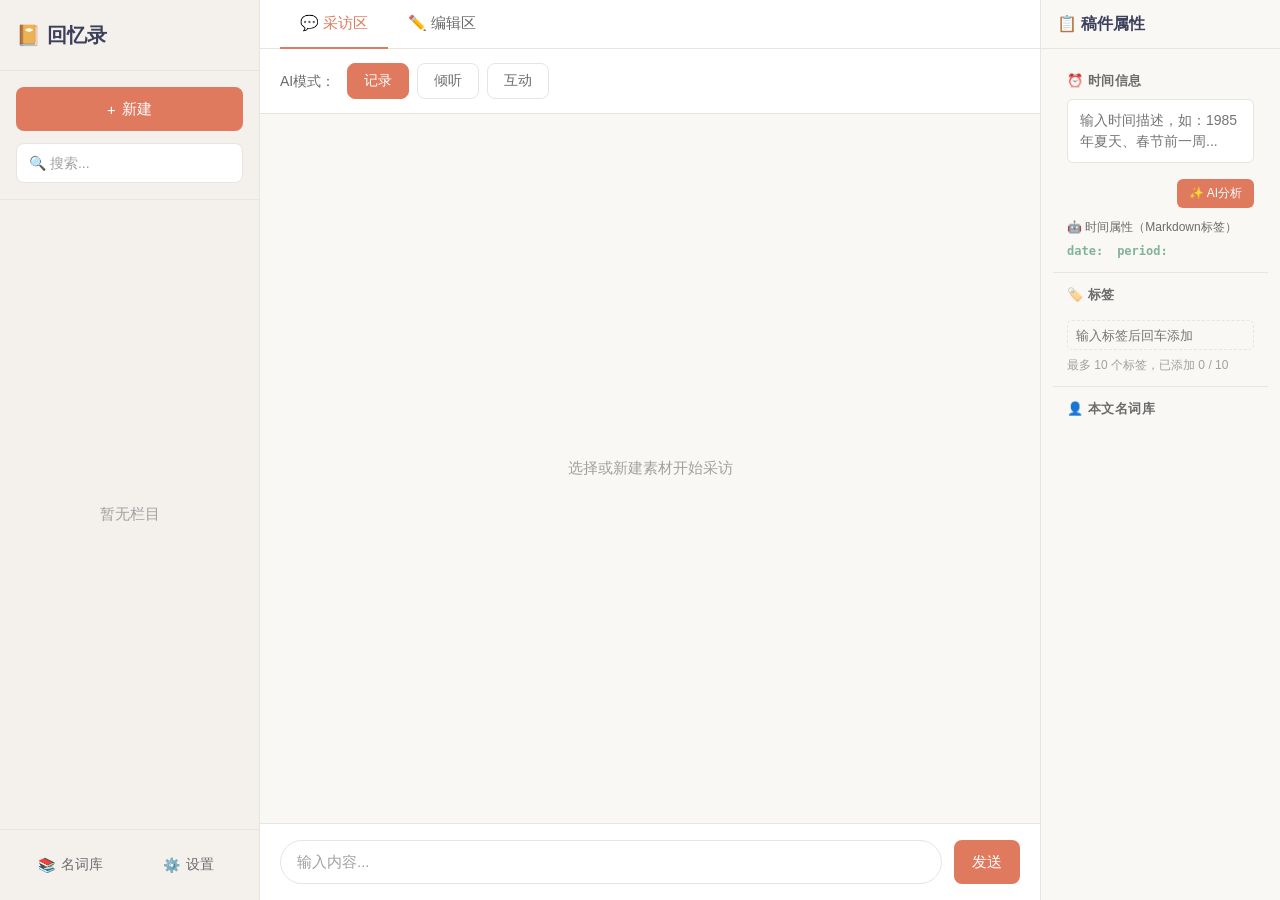
==== index.html @ 90ea7591 "Initial commit: webmemo project" ====
<!DOCTYPE html>
<html lang="zh-CN">
<head>
  <meta charset="UTF-8">
  <meta name="viewport" content="width=device-width, initial-scale=1.0">
  <title>回忆录</title>
  <link rel="stylesheet" href="css/style.css">
</head>
<body>
  <div id="app">
    <!-- 顶部提示栏 -->
    <div class="toast-container" id="toastContainer"></div>

    <!-- 主布局 -->
    <div class="main-layout">
      <!-- 左侧栏 -->
      <aside class="sidebar-left" id="sidebarLeft">
        <div class="sidebar-header">
          <h1 class="logo">📔 回忆录</h1>
        </div>

        <div class="sidebar-actions">
          <button class="btn btn-primary btn-new" id="btnNew">
            <span>+</span> 新建
          </button>
          <div class="search-box">
            <input type="text" class="search-input" id="searchInput" placeholder="🔍 搜索...">
          </div>
        </div>

        <div class="category-list" id="categoryList">
          <!-- 栏目列表动态生成 -->
        </div>

        <div class="sidebar-footer">
          <div class="nav-items">
            <button class="nav-item" id="btnGlossary">
              <span>📚</span> 名词库
            </button>
            <button class="nav-item" id="btnSettings">
              <span>⚙️</span> 设置
            </button>
          </div>
        </div>
      </aside>

      <!-- 中间主区域 -->
      <main class="main-content" id="mainContent">
        <!-- 主Tab切换 -->
        <div class="main-tabs" id="mainTabs">
          <button class="main-tab active" data-tab="chat" id="tabChat">
            💬 采访区
          </button>
          <button class="main-tab" data-tab="organize" id="tabOrganize">
            ✏️ 编辑区
          </button>
        </div>

        <!-- 采访区 -->
        <div class="tab-content active" id="chatContent">
          <div class="chat-toolbar" id="chatToolbar">
            <div class="ai-mode-selector" id="aiModeSelector">
              <span class="ai-mode-label">AI模式：</span>
              <div class="ai-mode-buttons">
                <button class="ai-mode-btn active" data-mode="L1">记录</button>
                <button class="ai-mode-btn" data-mode="L2">倾听</button>
                <button class="ai-mode-btn" data-mode="L3">互动</button>
              </div>
            </div>
          </div>

          <div class="chat-messages" id="chatMessages">
            <div class="empty-state" id="chatEmptyState">
              <p>选择或新建素材开始采访</p>
            </div>
          </div>

          <div class="chat-input-area" id="chatInputArea">
            <div class="input-wrapper">
              <textarea class="chat-input" id="chatInput" placeholder="输入内容..." rows="1"></textarea>
              <button class="btn btn-primary btn-send" id="btnSend">发送</button>
            </div>
          </div>
        </div>

        <!-- 编辑区 -->
        <div class="tab-content" id="organizeContent">
          <div class="organize-toolbar" id="organizeToolbar">
            <button class="btn btn-secondary" id="btnBackMatrix">
              ← 返回列表
            </button>
            <button class="btn btn-accent" id="btnSaveMemory">
              💾 保存
            </button>
          </div>

          <div class="organize-editor">
            <input type="text" class="memory-title-input" id="memoryTitleInput" placeholder="输入标题...">

            <div class="memory-content-area">
              <textarea class="memory-content-input" id="memoryContentInput" placeholder="开始撰写..."></textarea>
            </div>
          </div>

          <!-- AI悬浮助手 -->
          <div class="ai-float-bubble" id="aiFloatBubble">
            <div class="ai-float-panel">
              <div class="ai-float-header">
                <span>✨ AI整理助手</span>
                <button class="ai-float-close" onclick="App.toggleAiFloatPanel()">✕</button>
              </div>
              <div class="ai-float-body">
                <textarea class="ai-command-input" id="aiCommandInput" placeholder="输入指令调整内容..." rows="3"></textarea>
                <button class="btn btn-primary btn-ai-send" id="btnAiSend">发送</button>
              </div>
            </div>
          </div>
        </div>
      </main>

      <!-- 右侧栏 -->
      <aside class="sidebar-right" id="sidebarRight">
        <div class="panel-header">
          <span class="panel-title">📋 稿件属性</span>
        </div>

        <div class="panel-content" id="panelProperties">
          <!-- 时间信息 -->
          <div class="property-section">
            <div class="property-section-title">⏰ 时间信息</div>
            <div class="time-input-section">
              <textarea class="time-natural-input" id="timeNaturalInput" placeholder="输入时间描述，如：1985年夏天、春节前一周..." rows="2"></textarea>
              <div class="time-analyze-actions">
                <button class="time-analyze-btn" id="btnAnalyzeTime">✨ AI分析</button>
              </div>
            </div>
            <div class="time-attribute-section" id="timeAttributeSection">
              <div class="time-attribute-label">🤖 时间属性（Markdown标签）</div>
              <div class="time-attribute-display" id="timeAttributeDisplay">
                <div class="time-attribute-item">
                  <span class="attr-label">date:</span>
                  <span class="attr-value" id="attrDate"></span>
                </div>
                <div class="time-attribute-item">
                  <span class="attr-label">period:</span>
                  <span class="attr-value" id="attrPeriod"></span>
                </div>
              </div>
            </div>
          </div>

          <!-- 标签列表 -->
          <div class="property-section">
            <div class="property-section-title">🏷️ 标签</div>
            <div class="tags-container" id="tagsContainer">
            </div>
            <div class="tag-add-row">
              <input type="text" class="tag-input" id="tagInput" placeholder="输入标签后回车添加" maxlength="10">
            </div>
            <div class="property-hint">最多 10 个标签，已添加 <span id="tagCount">0</span> / 10</div>
          </div>

          <!-- 本文名词库 -->
          <div class="property-section">
            <div class="property-section-title">👤 本文名词库</div>
            <div class="doc-glossary-list" id="docGlossaryList">
            </div>
          </div>
        </div>
      </aside>
    </div>

    <!-- 新建弹窗 -->
    <div class="modal-overlay" id="newMemoryModal">
      <div class="modal">
        <div class="modal-header">
          <span class="modal-title">📝 新建记忆素材</span>
          <button class="modal-close" onclick="closeModal('newMemoryModal')">✕</button>
        </div>
        <div class="modal-body">
          <!-- 步骤1：选择栏目 -->
          <div id="step1Column">
            <div class="form-group">
              <label class="form-label">选择栏目 *</label>
              <select class="form-input" id="modalCategorySelect">
                <option value="">-- 请选择栏目 --</option>
              </select>
            </div>
            <div style="text-align: center; padding: 12px 0; color: var(--text-secondary); font-size: 14px;">或</div>
            <button class="add-column-btn" id="btnShowNewColumn" style="border: 1px dashed var(--primary); color: var(--primary); background: rgba(224, 122, 95, 0.05); width: 100%;">
              <span>+</span><span>创建新栏目</span>
            </button>
            <div id="newColumnInModal" style="display: none; margin-top: 12px;">
              <div class="form-group">
                <label class="form-label">新栏目名称</label>
                <input type="text" class="form-input" id="newColumnNameInput" placeholder="输入栏目名称">
              </div>
              <button class="btn btn-primary" id="btnConfirmNewColumn" style="width: 100%;">确认创建</button>
            </div>
          </div>
          <!-- 步骤2：填写素材信息 -->
          <div id="step2Info" style="display: none;">
            <div class="form-group">
              <label class="form-label">素材标题 *</label>
              <input type="text" class="form-input" id="modalMemoryTitle" placeholder="例如：夏夜乘凉">
            </div>
            <div class="form-group">
              <label class="form-label">记忆时间（可选）</label>
              <input type="text" class="form-input" id="modalMemoryDate" placeholder="例如：1985年 或 80年代">
            </div>
          </div>
        </div>
        <div class="modal-footer" id="step1Footer">
          <button class="btn btn-secondary" onclick="closeModal('newMemoryModal')">取消</button>
          <button class="btn btn-primary" id="btnNextStep">下一步</button>
        </div>
        <div class="modal-footer" id="step2Footer" style="display: none;">
          <button class="btn btn-secondary" id="btnPrevStep">上一步</button>
          <button class="btn btn-primary" id="btnCreateMemory">创建</button>
        </div>
      </div>
    </div>

    <!-- 设置弹窗 -->
    <div class="modal-overlay" id="settingsModal">
      <div class="modal modal-wide">
        <div class="modal-header">
          <span class="modal-title">⚙️ 系统设置</span>
          <button class="modal-close" onclick="closeModal('settingsModal')">✕</button>
        </div>
        <div class="modal-body">
          <div class="settings-section">
            <div class="settings-section-title">🔑 AI API 设置</div>
            <div class="form-group">
              <label class="form-label">API 服务地址</label>
              <input type="text" class="form-input" id="apiEndpoint" placeholder="如：api.deepseek.com/v1/chat/completions">
            </div>
            <div class="form-group">
              <label class="form-label">API 密钥</label>
              <input type="password" class="form-input" id="apiKey" placeholder="输入您的API密钥">
              <div class="form-hint">密钥仅本地存储，不会同步至服务器</div>
            </div>
            <div class="form-group">
              <label class="form-label">默认 AI 模式</label>
              <select class="form-input" id="defaultAiMode" style="cursor: pointer;">
                <option value="L1">记录档 - 仅回复收到</option>
                <option value="L2">倾听档 - 简短共情</option>
                <option value="L3">互动档 - 深度引导</option>
              </select>
            </div>
          </div>

          <div class="settings-section">
            <div class="settings-section-title">💬 提示词微调</div>
            <div class="settings-item" style="border-bottom: none; padding: 8px 0;">
              <div>
                <div class="settings-item-label">AI 整理行为规范</div>
                <div class="settings-item-desc">点击右侧按钮可修改提示词模板</div>
              </div>
              <button class="btn btn-secondary" style="height: 36px; font-size: 13px;" onclick="App.openPromptEditor()">修改</button>
            </div>
          </div>

          <div class="settings-section">
            <div class="settings-section-title">🔗 GitHub 同步</div>
            <div class="form-group">
              <label class="form-label">Personal Access Token</label>
              <input type="password" class="form-input" id="githubTokenInput" placeholder="输入 GitHub PAT">
              <div class="form-hint">
                请在 GitHub Settings → Developer settings → Personal access tokens 生成新令牌，
                需要勾选 repo 权限。
              </div>
            </div>
            <div class="form-group">
              <label class="form-label">仓库名称</label>
              <input type="text" class="form-input" id="repoNameInput" placeholder="如：my-memoir">
              <div class="form-hint">将以此名称创建或使用 GitHub 仓库</div>
            </div>
            <div class="sync-status" id="syncStatus">
              <span class="sync-indicator"></span>
              <span class="sync-text">未连接</span>
            </div>
            <div style="display: flex; gap: 12px; align-items: center; margin-top: 12px;">
              <button class="btn btn-primary" id="btnConnectGithub">连接 GitHub</button>
              <button class="btn btn-secondary" id="btnDisconnectGithub" style="display: none;">断开</button>
            </div>
          </div>

          <div class="settings-section">
            <div class="settings-section-title">📝 命名规则</div>
            <div class="form-group">
              <label class="form-label">素材分组命名规范</label>
              <input type="text" class="form-input" id="namingPattern" value="{category}/{title}_{date}">
              <div class="form-hint">如：童年/夏夜乘凉_1985.md</div>
            </div>
          </div>

          <div class="settings-section">
            <h3 class="settings-section-title">🗑️ 已删除素材</h3>
            <div class="deleted-list" id="deletedList">
              <p class="empty-hint">暂无已删除的素材</p>
            </div>
          </div>
        </div>
        <div class="modal-footer">
          <button class="btn btn-secondary" onclick="closeModal('settingsModal')">取消</button>
          <button class="btn btn-primary" onclick="App.saveSettings()">保存设置</button>
        </div>
      </div>
    </div>

    <!-- 提示词编辑器弹窗 -->
    <div class="modal-overlay" id="promptEditorModal">
      <div class="modal">
        <div class="modal-header">
          <span class="modal-title">💬 提示词微调</span>
          <button class="modal-close" onclick="closeModal('promptEditorModal')">✕</button>
        </div>
        <div class="modal-body">
          <div class="form-group">
            <label class="form-label">当前提示词</label>
            <textarea class="form-textarea" id="promptTemplate" rows="3">将口语化对话整理成标准书面叙事，保留核心情感与细节，不做过度美化</textarea>
            <div class="form-hint">定义AI整理素材时的默认行为规范</div>
          </div>
          <div class="form-group">
            <label class="form-label">指令输入（发送微调）</label>
            <input type="text" class="form-input" id="promptInstruction" placeholder="输入修改指令，如：增加更多情感描写">
          </div>
        </div>
        <div class="modal-footer">
          <button class="btn btn-secondary" onclick="closeModal('promptEditorModal')">取消</button>
          <button class="btn btn-primary" onclick="App.sendPromptInstruction()">发送并应用</button>
        </div>
      </div>
    </div>

    <!-- 名词库管理弹窗 -->
    <div class="modal-overlay" id="glossaryModal">
      <div class="modal modal-wide">
        <div class="modal-header">
          <span class="modal-title">📚 全局名词库</span>
          <button class="modal-close" onclick="closeModal('glossaryModal')">✕</button>
        </div>
        <div class="modal-body glossary-modal-body">
          <div class="glossary-sidebar">
            <div class="glossary-search">
              <input type="text" class="form-input" id="glossarySearchInput" placeholder="🔍 搜索名词...">
            </div>
            <div class="glossary-categories">
              <button class="glossary-cat-btn active" data-cat="all">全部</button>
              <button class="glossary-cat-btn" data-cat="人物">👤 人物</button>
              <button class="glossary-cat-btn" data-cat="地点">📍 地点</button>
              <button class="glossary-cat-btn" data-cat="物品">🎁 物品</button>
            </div>
            <div class="glossary-item-list" id="glossaryItemList">
              <!-- 名词列表动态生成 -->
            </div>
          </div>
          <div class="glossary-detail" id="glossaryDetail">
            <div class="empty-state">
              <p>选择或新增名词查看详情</p>
            </div>
          </div>
        </div>
        <div class="modal-footer">
          <button class="btn btn-primary" id="btnAddGlossary">+ 新增名词</button>
        </div>
      </div>
    </div>

    <!-- 名词详情弹窗 -->
    <div class="modal-overlay" id="glossaryEditModal">
      <div class="modal">
        <div class="modal-header">
          <span class="modal-title" id="glossaryEditTitle">📋 编辑词条</span>
          <button class="modal-close" onclick="closeModal('glossaryEditModal')">✕</button>
        </div>
        <div class="modal-body">
          <div class="form-group">
            <label class="form-label">词条分类 *</label>
            <div class="glossary-cat-select" id="glossaryCatSelect">
              <span class="glossary-cat-option" data-cat="人物">👤 人物</span>
              <span class="glossary-cat-option" data-cat="地点">📍 地点</span>
              <span class="glossary-cat-option" data-cat="物品">🎁 物品</span>
            </div>
          </div>
          <div class="form-group">
            <label class="form-label">标准名称 *</label>
            <input type="text" class="form-input" id="glossaryName" placeholder="输入词条名称">
          </div>
          <div class="form-group">
            <label class="form-label">解释/描述</label>
            <textarea class="form-textarea" id="glossaryDesc" placeholder="输入词条的解释或描述..." style="min-height: 80px;"></textarea>
          </div>
          <div class="form-group">
            <label class="form-label">别名/曾用名</label>
            <input type="text" class="form-input" id="glossaryAlias" placeholder="用逗号分隔，如：王建军，小王">
          </div>
          <div class="form-group">
            <label class="form-label">常用称谓</label>
            <input type="text" class="form-input" id="glossaryAddress" placeholder="用逗号分隔，如：王科长，老王">
          </div>
          <div class="form-group">
            <label class="form-label">关联词条</label>
            <input type="text" class="form-input" id="glossaryRelated" placeholder="输入关联词条，用逗号分隔">
          </div>
        </div>
        <div class="modal-footer">
          <button class="btn btn-secondary" onclick="closeModal('glossaryEditModal')">取消</button>
          <button class="btn btn-primary" id="btnSaveGlossary">保存</button>
        </div>
      </div>
    </div>

    <!-- 删除确认弹窗 -->
    <div class="modal-overlay" id="deleteConfirmModal">
      <div class="modal modal-small">
        <div class="modal-header">
          <span class="modal-title">⚠️ 确认删除</span>
          <button class="modal-close" onclick="closeModal('deleteConfirmModal')">✕</button>
        </div>
        <div class="modal-body">
          <p id="deleteConfirmText">确定要删除此素材吗？</p>
          <p class="form-hint">删除后可在设置中恢复</p>
        </div>
        <div class="modal-footer">
          <button class="btn btn-secondary" onclick="closeModal('deleteConfirmModal')">取消</button>
          <button class="btn btn-danger" id="btnConfirmDelete">删除</button>
        </div>
      </div>
    </div>
  </div>

  <script src="js/storage.js"></script>
  <script src="js/github.js"></script>
  <script src="js/ai.js"></script>
  <script src="js/app.js"></script>
</body>
</html>
---- css/style.css ----
:root {
  --primary: #E07A5F;
  --secondary: #3D405B;
  --accent: #81B29A;
  --success: #81B29A;
  --warning: #F2CC8F;
  --danger: #E74C3C;
  --highlight: #FFF3E0;

  --bg-page: #FAF8F5;
  --bg-card: #FFFFFF;
  --bg-sidebar: #F4F1ED;
  --bg-input: #FFFFFF;
  --border: #E8E4DF;

  --text-primary: #2D2D2D;
  --text-secondary: #6B6B6B;
  --text-placeholder: #A0A0A0;

  --shadow-card: 0 2px 8px rgba(0,0,0,0.06);
  --shadow-modal: 0 8px 32px rgba(0,0,0,0.12);

  --z-toast: 2000;
  --z-float: 3000;
  --z-glossary: 5000;
  --z-modal: 10000;
}

* {
  margin: 0;
  padding: 0;
  box-sizing: border-box;
}

body {
  font-family: -apple-system, BlinkMacSystemFont, "PingFang SC", "Microsoft YaHei", "Noto Sans SC", sans-serif;
  font-size: 18px;
  line-height: 1.5;
  color: var(--text-primary);
  background: var(--bg-page);
  min-height: 100vh;
}

#app {
  min-height: 100vh;
  display: flex;
  flex-direction: column;
}

/* Toast提示 */
.toast-container {
  position: fixed;
  top: 20px;
  left: 50%;
  transform: translateX(-50%);
  z-index: var(--z-toast);
  display: flex;
  flex-direction: column;
  gap: 10px;
  pointer-events: none;
}

.toast {
  background: var(--bg-card);
  padding: 12px 20px;
  border-radius: 8px;
  box-shadow: var(--shadow-card);
  display: flex;
  align-items: center;
  gap: 8px;
  animation: toastIn 0.3s ease;
  pointer-events: auto;
}

.toast.success { color: var(--success); }
.toast.error { color: var(--danger); }
.toast.warning { color: var(--warning); }

.toast.fade-out {
  animation: toastOut 0.3s ease forwards;
}

@keyframes toastIn {
  from { opacity: 0; transform: translateY(-20px); }
  to { opacity: 1; transform: translateY(0); }
}

@keyframes toastOut {
  from { opacity: 1; transform: translateY(0); }
  to { opacity: 0; transform: translateY(-20px); }
}

/* 主布局 */
.main-layout {
  display: flex;
  flex: 1;
  min-height: 100vh;
}

/* 左侧栏 */
.sidebar-left {
  width: 260px;
  background: var(--bg-sidebar);
  border-right: 1px solid var(--border);
  display: flex;
  flex-direction: column;
  flex-shrink: 0;
}

.sidebar-header {
  padding: 20px 16px;
  border-bottom: 1px solid var(--border);
}

.logo {
  font-size: 20px;
  font-weight: 600;
  color: var(--secondary);
}

.sidebar-actions {
  padding: 16px;
  border-bottom: 1px solid var(--border);
}

.btn-new {
  width: 100%;
  margin-bottom: 12px;
}

.search-box {
  width: 100%;
}

.search-input {
  width: 100%;
  height: 40px;
  padding: 0 12px;
  border: 1px solid var(--border);
  border-radius: 8px;
  font-size: 14px;
  background: var(--bg-input);
}

.search-input:focus {
  outline: none;
  border-color: var(--primary);
}

.search-input::placeholder {
  color: var(--text-placeholder);
}

.category-list {
  flex: 1;
  overflow-y: auto;
  padding: 12px 0;
}

.category-item {
  padding: 0 16px;
}

.category-header {
  display: flex;
  align-items: center;
  padding: 10px 12px;
  cursor: pointer;
  border-radius: 8px;
  transition: background 0.15s;
}

.category-header:hover {
  background: var(--border);
}

.category-icon {
  font-size: 12px;
  margin-right: 8px;
  transition: transform 0.2s;
}

.category-item.expanded .category-icon {
  transform: rotate(90deg);
}

.category-name {
  flex: 1;
  font-size: 15px;
  font-weight: 500;
  color: var(--text-primary);
}

.category-count {
  font-size: 12px;
  color: var(--text-secondary);
  margin-right: 8px;
}

.category-actions {
  display: none;
  gap: 4px;
}

.category-header:hover .category-actions {
  display: flex;
}

.category-action-btn {
  width: 28px;
  height: 28px;
  border: none;
  background: transparent;
  border-radius: 4px;
  cursor: pointer;
  font-size: 12px;
  color: var(--text-secondary);
}

.category-action-btn:hover {
  background: var(--primary);
  color: white;
}

.memory-list {
  display: none;
  padding-left: 24px;
}

.category-item.expanded .memory-list {
  display: block;
}

.memory-item {
  display: flex;
  align-items: center;
  padding: 8px 12px;
  cursor: pointer;
  border-radius: 6px;
  transition: background 0.15s;
  font-size: 14px;
  color: var(--text-secondary);
}

.memory-item:hover {
  background: var(--border);
}

.memory-item.active {
  background: var(--primary);
  color: white;
}

.memory-item .memory-title {
  flex: 1;
  overflow: hidden;
  text-overflow: ellipsis;
  white-space: nowrap;
}

.memory-item .memory-date {
  font-size: 11px;
  margin-left: 8px;
  opacity: 0.7;
}

.memory-item .memory-actions {
  display: none;
  margin-left: 8px;
}

.memory-item:hover .memory-actions {
  display: flex;
}

.memory-action-btn {
  width: 24px;
  height: 24px;
  border: none;
  background: transparent;
  border-radius: 4px;
  cursor: pointer;
  font-size: 11px;
  color: var(--text-secondary);
}

.memory-action-btn:hover {
  background: rgba(255,255,255,0.2);
  color: white;
}

.memory-action-btn.delete:hover {
  background: var(--danger);
}

.sidebar-footer {
  padding: 16px;
  border-top: 1px solid var(--border);
}

.nav-items {
  display: flex;
  gap: 8px;
}

.nav-item {
  flex: 1;
  display: flex;
  align-items: center;
  justify-content: center;
  gap: 6px;
  padding: 10px;
  border: none;
  background: transparent;
  border-radius: 8px;
  cursor: pointer;
  font-size: 14px;
  color: var(--text-secondary);
  transition: all 0.15s;
}

.nav-item:hover {
  background: var(--border);
  color: var(--text-primary);
}

/* 中间主区域 */
.main-content {
  flex: 1;
  display: flex;
  flex-direction: column;
  min-width: 0;
  position: relative;
}

.main-tabs {
  display: flex;
  padding: 0 20px;
  border-bottom: 1px solid var(--border);
  background: var(--bg-card);
}

.main-tab {
  padding: 14px 20px;
  border: none;
  background: transparent;
  font-size: 15px;
  color: var(--text-secondary);
  cursor: pointer;
  border-bottom: 2px solid transparent;
  margin-bottom: -1px;
  transition: all 0.15s;
}

.main-tab:hover {
  color: var(--text-primary);
}

.main-tab.active {
  color: var(--primary);
  border-bottom-color: var(--primary);
  font-weight: 500;
}

.tab-content {
  display: none;
  flex: 1;
  flex-direction: column;
  overflow: hidden;
}

.tab-content.active {
  display: flex;
}

/* 采访区 */
.chat-toolbar {
  padding: 14px 20px;
  border-bottom: 1px solid var(--border);
  background: var(--bg-card);
}

.ai-mode-selector {
  display: flex;
  align-items: center;
  gap: 12px;
}

.ai-mode-label {
  font-size: 14px;
  color: var(--text-secondary);
}

.ai-mode-buttons {
  display: flex;
  gap: 8px;
}

.ai-mode-btn {
  padding: 8px 16px;
  border: 1px solid var(--border);
  background: var(--bg-input);
  border-radius: 8px;
  font-size: 14px;
  color: var(--text-secondary);
  cursor: pointer;
  transition: all 0.15s;
}

.ai-mode-btn:hover {
  border-color: var(--primary);
  color: var(--primary);
}

.ai-mode-btn.active {
  background: var(--primary);
  border-color: var(--primary);
  color: white;
}

.chat-messages {
  flex: 1;
  overflow-y: auto;
  padding: 20px;
}

.empty-state {
  display: flex;
  flex-direction: column;
  align-items: center;
  justify-content: center;
  height: 100%;
  color: var(--text-placeholder);
  font-size: 15px;
}

.chat-message {
  margin-bottom: 20px;
  animation: messageIn 0.3s ease;
}

@keyframes messageIn {
  from { opacity: 0; transform: translateY(10px); }
  to { opacity: 1; transform: translateY(0); }
}

.chat-message.user {
  display: flex;
  justify-content: flex-end;
}

.chat-message.user .message-content {
  background: var(--primary);
  color: white;
  border-radius: 16px 16px 4px 16px;
  max-width: 70%;
}

.chat-message.ai {
  display: flex;
  justify-content: flex-start;
}

.chat-message.ai .message-avatar {
  width: 36px;
  height: 36px;
  background: var(--bg-sidebar);
  border-radius: 50%;
  display: flex;
  align-items: center;
  justify-content: center;
  margin-right: 10px;
  flex-shrink: 0;
}

.chat-message.ai .message-content {
  background: var(--bg-card);
  border: 1px solid var(--border);
  border-radius: 16px 16px 16px 4px;
  max-width: 70%;
}

.message-content {
  padding: 12px 16px;
  font-size: 15px;
  line-height: 1.6;
}

.message-actions {
  display: flex;
  flex-wrap: wrap;
  gap: 8px;
  margin-top: 10px;
}

.message-hints {
  margin-top: 12px;
  padding: 10px 12px;
  background: linear-gradient(135deg, #fef9f7 0%, #fdf5f2 100%);
  border-radius: 8px;
  border: 1px solid #e8d5ce;
}

.message-hints-label {
  font-size: 12px;
  color: var(--text-secondary);
  margin-bottom: 6px;
  font-weight: 500;
}

.message-hint-item {
  font-size: 13px;
  color: var(--text-primary);
  line-height: 1.6;
  padding: 2px 0;
}

.followup-btn {
  padding: 6px 12px;
  background: var(--bg-sidebar);
  border: 1px solid var(--border);
  border-radius: 16px;
  font-size: 13px;
  color: var(--text-secondary);
  cursor: pointer;
  transition: all 0.15s;
}

.followup-btn:hover {
  background: var(--primary);
  border-color: var(--primary);
  color: white;
}

.chat-input-area {
  padding: 16px 20px;
  border-top: 1px solid var(--border);
  background: var(--bg-card);
}

.input-wrapper {
  display: flex;
  gap: 12px;
  align-items: flex-end;
}

.chat-input {
  flex: 1;
  min-height: 44px;
  max-height: 120px;
  padding: 10px 16px;
  border: 1px solid var(--border);
  border-radius: 22px;
  font-size: 15px;
  line-height: 1.4;
  resize: none;
  font-family: inherit;
}

.chat-input:focus {
  outline: none;
  border-color: var(--primary);
}

.chat-input::placeholder {
  color: var(--text-placeholder);
}

/* 编辑区 */
.organize-toolbar {
  display: flex;
  justify-content: space-between;
  padding: 14px 20px;
  border-bottom: 1px solid var(--border);
  background: var(--bg-card);
}

.organize-editor {
  flex: 1;
  display: flex;
  flex-direction: column;
  overflow: hidden;
  padding: 20px;
}

.memory-title-input {
  width: 100%;
  padding: 12px 0;
  border: none;
  font-size: 22px;
  font-weight: 600;
  color: var(--text-primary);
  background: transparent;
  margin-bottom: 16px;
}

.memory-title-input:focus {
  outline: none;
}

.memory-title-input::placeholder {
  color: var(--text-placeholder);
}

.memory-content-area {
  flex: 1;
  overflow-y: auto;
}

.memory-content-input {
  width: 100%;
  min-height: 100%;
  padding: 0;
  border: none;
  font-size: 16px;
  line-height: 1.8;
  color: var(--text-primary);
  background: transparent;
  resize: none;
  font-family: inherit;
}

.memory-content-input:focus {
  outline: none;
}

.memory-content-input::placeholder {
  color: var(--text-placeholder);
}

/* AI悬浮助手 */
.ai-float-bubble {
  position: fixed;
  bottom: 24px;
  right: 280px;
  z-index: var(--z-float);
  display: none;
}

.ai-float-bubble.active {
  display: block;
}

.ai-float-panel {
  width: 360px;
  background: var(--bg-card);
  border-radius: 16px;
  box-shadow: 0 8px 32px rgba(0, 0, 0, 0.15);
  overflow: hidden;
  animation: bubbleFadeIn 0.2s ease;
}

@keyframes bubbleFadeIn {
  from {
    opacity: 0;
    transform: translateY(10px);
  }
  to {
    opacity: 1;
    transform: translateY(0);
  }
}

.tab-content#organizeContent .ai-float-panel {
  display: block;
}

.ai-float-header {
  padding: 14px 18px;
  background: linear-gradient(135deg, #fef9f7 0%, #fdf5f2 100%);
  border-bottom: 1px solid #e8d5ce;
  display: flex;
  justify-content: space-between;
  align-items: center;
  font-weight: 600;
  color: var(--secondary);
  font-size: 15px;
}

.ai-float-close {
  width: 28px;
  height: 28px;
  border: none;
  background: transparent;
  border-radius: 50%;
  font-size: 16px;
  cursor: pointer;
  color: var(--text-secondary);
  display: flex;
  align-items: center;
  justify-content: center;
  transition: all 0.15s;
}

.ai-float-close:hover {
  background: var(--border);
}

.ai-float-body {
  padding: 16px;
  display: flex;
  flex-direction: column;
  gap: 12px;
}

.ai-command-input {
  width: 100%;
  min-height: 80px;
  max-height: 150px;
  padding: 12px 14px;
  border: 2px solid #e8d5ce;
  border-radius: 12px;
  font-size: 15px;
  line-height: 1.5;
  background: white;
  resize: vertical;
  font-family: inherit;
  transition: all 0.15s;
}

.ai-command-input:focus {
  outline: none;
  border-color: var(--accent);
  box-shadow: 0 0 0 3px rgba(224, 122, 95, 0.15);
}

.ai-command-input::placeholder {
  color: #b8a89a;
  font-style: italic;
}

.ai-command-input:focus {
  outline: none;
  border-color: var(--primary);
}

.btn-ai-send {
  width: 100%;
}

/* 右侧栏 */
.sidebar-right {
  width: 240px;
  background: var(--surface);
  border-left: 1px solid var(--border);
  display: flex;
  flex-direction: column;
  flex-shrink: 0;
  min-height: 0;
  overflow: hidden;
}

.panel-header {
  flex-shrink: 0;
  padding: 12px 16px;
  border-bottom: 1px solid var(--border);
  display: flex;
  align-items: center;
  justify-content: space-between;
}

.panel-title {
  font-size: 16px;
  font-weight: 600;
  color: var(--secondary);
}

.panel-tabs {
  display: flex;
  padding: 0 16px;
  border-bottom: 1px solid var(--border);
}

.panel-tab {
  padding: 10px 14px;
  font-size: 14px;
  color: var(--text-secondary);
  cursor: pointer;
  border-bottom: 2px solid transparent;
  margin-bottom: -1px;
}

.panel-tab.active {
  color: var(--primary);
  border-bottom-color: var(--primary);
}

.panel-content {
  flex: 1;
  overflow-y: auto;
  padding: 10px 12px;
  min-height: 0;
}

.property-panel {
  display: none;
}

.property-panel.active {
  display: block;
}

/* 稿件属性面板 */
.property-section {
  padding: 12px 14px;
  border-bottom: 1px solid var(--border);
}

.property-section:last-child {
  border-bottom: none;
}

.property-section-title {
  font-size: 13px;
  font-weight: 600;
  color: var(--text-secondary);
  margin-bottom: 8px;
  text-transform: uppercase;
  letter-spacing: 0.5px;
}

.property-row {
  display: flex;
  align-items: center;
  gap: 8px;
  margin-bottom: 8px;
}

.property-row:last-child {
  margin-bottom: 0;
}

.property-label {
  font-size: 14px;
  color: var(--text-secondary);
  min-width: 60px;
}

.property-input {
  flex: 1;
  height: 34px;
  padding: 0 10px;
  border: 1px solid var(--border);
  border-radius: 6px;
  font-size: 14px;
  background: var(--bg-sidebar);
}

.property-input:focus {
  outline: none;
  border-color: var(--primary);
  background: var(--bg-input);
}

.property-select {
  flex: 1;
  height: 34px;
  padding: 0 10px;
  border: 1px solid var(--border);
  border-radius: 6px;
  font-size: 14px;
  background: var(--bg-sidebar);
  cursor: pointer;
}

.property-select:focus {
  outline: none;
  border-color: var(--primary);
}

.property-textarea {
  width: 100%;
  padding: 10px 12px;
  border: 1px solid var(--border);
  border-radius: 8px;
  font-size: 14px;
  line-height: 1.5;
  background: var(--bg-sidebar);
  resize: vertical;
  font-family: inherit;
}

.property-textarea:focus {
  outline: none;
  border-color: var(--primary);
  background: var(--bg-input);
}

.property-hint {
  font-size: 12px;
  color: var(--text-placeholder);
  margin-top: 6px;
}

/* 时间信息管理 */
.time-input-section {
  margin-bottom: 10px;
}

.time-natural-input {
  width: 100%;
  min-height: 48px;
  padding: 10px 12px;
  border: 1px solid var(--border);
  border-radius: 6px;
  font-size: 14px;
  line-height: 1.5;
  background: var(--bg-input);
  resize: none;
  font-family: inherit;
}

.time-natural-input:focus {
  outline: none;
  border-color: var(--primary);
}

.time-analyze-actions {
  display: flex;
  justify-content: flex-end;
  margin-top: 8px;
}

.time-analyze-btn {
  display: flex;
  align-items: center;
  gap: 4px;
  padding: 6px 12px;
  background: var(--primary);
  color: white;
  border: none;
  border-radius: 6px;
  font-size: 12px;
  cursor: pointer;
  transition: all 0.15s;
}

.time-analyze-btn:hover {
  background: #d4694f;
}

.time-analyze-btn.loading {
  opacity: 0.7;
  pointer-events: none;
}

.time-attribute-section {
  margin-top: 10px;
}

.time-attribute-label {
  font-size: 12px;
  color: var(--text-secondary);
  margin-bottom: 6px;
  font-weight: 500;
}

.time-attribute-display {
  display: flex;
  flex-direction: row;
  flex-wrap: wrap;
  gap: 8px;
}

.time-attribute-item {
  display: flex;
  align-items: center;
  gap: 6px;
  font-size: 13px;
}

.attr-label {
  font-weight: 600;
  color: var(--accent);
  font-family: monospace;
  font-size: 12px;
}

.attr-value {
  color: var(--text-primary);
  font-size: 13px;
}

/* 标签 */
.tags-container {
  display: flex;
  flex-wrap: wrap;
  gap: 6px;
  margin-bottom: 8px;
}

.tag {
  display: inline-flex;
  align-items: center;
  gap: 4px;
  padding: 4px 10px;
  background: var(--bg-sidebar);
  border-radius: 6px;
  font-size: 13px;
  color: var(--text-primary);
  cursor: pointer;
  opacity: 0.9;
  transition: all 0.15s;
}

.tag:hover {
  opacity: 1;
  background: var(--danger);
  color: white;
}

.tag .tag-remove {
  font-size: 10px;
  margin-left: 2px;
}

.tag-add-row {
  margin-bottom: 4px;
}

.tag-input {
  width: 100%;
  height: 30px;
  padding: 0 8px;
  border: 1px dashed var(--border);
  border-radius: 5px;
  font-size: 13px;
  background: transparent;
}

.tag-input:focus {
  outline: none;
  border-color: var(--primary);
  border-style: solid;
  background: var(--bg-sidebar);
}

/* 本文名词库 */
.doc-glossary-list {
  display: flex;
  flex-direction: column;
  gap: 6px;
}

.doc-glossary-item {
  background: var(--bg-sidebar);
  border-radius: 6px;
  overflow: hidden;
  cursor: pointer;
  transition: all 0.15s;
}

.doc-glossary-item:hover {
  background: var(--border);
}

.doc-glossary-header {
  display: flex;
  align-items: center;
  gap: 8px;
  padding: 8px 10px;
}

.doc-glossary-name {
  flex: 1;
  font-size: 13px;
  color: var(--text-primary);
}

.doc-glossary-expand {
  font-size: 10px;
  color: var(--text-placeholder);
  transition: transform 0.2s;
}

.doc-glossary-item.expanded .doc-glossary-expand {
  transform: rotate(90deg);
}

.doc-glossary-detail {
  display: none;
  padding: 0 10px 10px;
  border-top: 1px solid var(--border);
}

.doc-glossary-item.expanded .doc-glossary-detail {
  display: block;
}

.doc-glossary-field {
  display: flex;
  font-size: 12px;
  margin-bottom: 4px;
}

.doc-glossary-field .field-label {
  color: var(--text-secondary);
  min-width: 50px;
}

.doc-glossary-field .field-value {
  color: var(--text-primary);
}

.doc-glossary-actions {
  display: flex;
  gap: 6px;
  margin-top: 8px;
}

.doc-glossary-btn {
  padding: 4px 10px;
  border: none;
  background: var(--bg-input);
  border-radius: 4px;
  font-size: 12px;
  cursor: pointer;
  color: var(--text-secondary);
  transition: all 0.15s;
}

.doc-glossary-btn:hover {
  background: var(--primary);
  color: white;
}

.doc-glossary-btn.delete:hover {
  background: var(--danger);
}

/* 按钮 */
.btn {
  display: inline-flex;
  align-items: center;
  justify-content: center;
  gap: 6px;
  height: 44px;
  padding: 0 18px;
  border: none;
  border-radius: 8px;
  font-size: 15px;
  font-weight: 500;
  cursor: pointer;
  transition: all 0.15s;
}

.btn:disabled {
  opacity: 0.6;
  cursor: not-allowed;
}

.btn-primary {
  background: var(--primary);
  color: white;
}

.btn-primary:hover:not(:disabled) {
  background: #d4694f;
}

.btn-secondary {
  background: var(--bg-input);
  color: var(--primary);
  border: 1px solid var(--primary);
}

.btn-secondary:hover:not(:disabled) {
  background: var(--primary);
  color: white;
}

.btn-accent {
  background: var(--accent);
  color: white;
}

.btn-accent:hover:not(:disabled) {
  background: #6a9c84;
}

.btn-danger {
  background: var(--danger);
  color: white;
}

.btn-danger:hover:not(:disabled) {
  background: #c0392b;
}

.btn-sm {
  height: 34px;
  padding: 0 12px;
  font-size: 13px;
}

.btn-send {
  min-width: 60px;
}

/* 模态框 */
.modal-overlay {
  position: fixed;
  top: 0;
  left: 0;
  right: 0;
  bottom: 0;
  background: rgba(0,0,0,0.5);
  display: none;
  align-items: center;
  justify-content: center;
  z-index: var(--z-modal);
}

.modal-overlay.active {
  display: flex;
}

.modal {
  background: var(--bg-card);
  border-radius: 16px;
  box-shadow: var(--shadow-modal);
  width: 90%;
  max-width: 480px;
  max-height: 90vh;
  display: flex;
  flex-direction: column;
  animation: modalIn 0.3s ease;
}

.modal-wide {
  max-width: 800px;
}

.modal-small {
  max-width: 360px;
}

@keyframes modalIn {
  from { opacity: 0; transform: scale(0.95); }
  to { opacity: 1; transform: scale(1); }
}

.modal-header {
  display: flex;
  align-items: center;
  justify-content: space-between;
  padding: 16px 20px;
  border-bottom: 1px solid var(--border);
}

.modal-title {
  font-size: 17px;
  font-weight: 600;
  color: var(--text-primary);
}

.modal-close {
  width: 32px;
  height: 32px;
  border: none;
  background: transparent;
  border-radius: 6px;
  font-size: 16px;
  color: var(--text-secondary);
  cursor: pointer;
  transition: all 0.15s;
}

.modal-close:hover {
  background: var(--bg-sidebar);
  color: var(--text-primary);
}

.modal-body {
  flex: 1;
  overflow-y: auto;
  padding: 20px;
}

.modal-footer {
  display: flex;
  justify-content: flex-end;
  gap: 12px;
  padding: 16px 20px;
  border-top: 1px solid var(--border);
}

/* 表单 */
.form-group {
  margin-bottom: 16px;
}

.form-group:last-child {
  margin-bottom: 0;
}

.form-label {
  display: block;
  font-size: 14px;
  font-weight: 500;
  color: var(--text-secondary);
  margin-bottom: 8px;
}

.form-input {
  width: 100%;
  height: 40px;
  padding: 0 14px;
  border: 1px solid var(--border);
  border-radius: 8px;
  font-size: 15px;
  background: var(--bg-input);
}

.form-input:focus {
  outline: none;
  border-color: var(--primary);
}

.form-select {
  width: 100%;
  height: 40px;
  padding: 0 14px;
  border: 1px solid var(--border);
  border-radius: 8px;
  font-size: 15px;
  background: var(--bg-input);
  cursor: pointer;
}

.form-select:focus {
  outline: none;
  border-color: var(--primary);
}

.form-textarea {
  width: 100%;
  padding: 12px 14px;
  border: 1px solid var(--border);
  border-radius: 8px;
  font-size: 15px;
  line-height: 1.5;
  background: var(--bg-input);
  resize: vertical;
  font-family: inherit;
}

.form-textarea:focus {
  outline: none;
  border-color: var(--primary);
}

.form-actions {
  display: flex;
  gap: 8px;
  margin-top: 8px;
}

.form-actions .form-input {
  flex: 1;
}

.form-hint {
  font-size: 12px;
  color: var(--text-placeholder);
  margin-top: 6px;
  line-height: 1.4;
}

/* 名词库分类选择 */
.glossary-cat-select {
  display: flex;
  gap: 8px;
  margin-bottom: 8px;
}

.glossary-cat-option {
  padding: 8px 14px;
  background: var(--bg-sidebar);
  border: 1px solid var(--border);
  border-radius: 8px;
  font-size: 14px;
  cursor: pointer;
  transition: all 0.15s;
}

.glossary-cat-option:hover {
  border-color: var(--primary);
}

.glossary-cat-option.selected {
  background: var(--primary);
  border-color: var(--primary);
  color: white;
}

/* 名词库管理弹窗 */
.glossary-modal-body {
  display: flex;
  gap: 20px;
  padding: 0;
  min-height: 400px;
}

.glossary-sidebar {
  width: 200px;
  border-right: 1px solid var(--border);
  padding: 16px;
  flex-shrink: 0;
}

.glossary-search {
  margin-bottom: 12px;
}

.glossary-categories {
  display: flex;
  flex-direction: column;
  gap: 4px;
  margin-bottom: 16px;
}

.glossary-cat-btn {
  padding: 8px 12px;
  border: none;
  background: transparent;
  border-radius: 6px;
  font-size: 14px;
  text-align: left;
  cursor: pointer;
  color: var(--text-secondary);
  transition: all 0.15s;
}

.glossary-cat-btn:hover {
  background: var(--bg-sidebar);
}

.glossary-cat-btn.active {
  background: var(--primary);
  color: white;
}

.glossary-item-list {
  flex: 1;
  overflow-y: auto;
}

.glossary-item {
  padding: 10px 12px;
  border-radius: 6px;
  cursor: pointer;
  transition: all 0.15s;
  margin-bottom: 4px;
}

.glossary-item:hover {
  background: var(--bg-sidebar);
}

.glossary-item.active {
  background: var(--primary);
  color: white;
}

.glossary-item-name {
  font-size: 14px;
  font-weight: 500;
}

.glossary-item-type {
  font-size: 11px;
  opacity: 0.7;
}

.glossary-detail {
  flex: 1;
  padding: 16px;
  overflow-y: auto;
}

.glossary-detail-fields {
  margin-top: 16px;
}

.glossary-detail-field {
  margin-bottom: 12px;
}

.glossary-detail-field .field-label {
  font-size: 12px;
  color: var(--text-secondary);
  margin-bottom: 4px;
}

.glossary-detail-field .field-value {
  font-size: 14px;
  color: var(--text-primary);
}

.empty-hint {
  color: var(--text-placeholder);
  font-size: 14px;
  text-align: center;
  padding: 20px;
}

/* 设置页面 */
.settings-section {
  margin-bottom: 24px;
  padding-bottom: 24px;
  border-bottom: 1px solid var(--border);
}

.settings-section:last-child {
  margin-bottom: 0;
  padding-bottom: 0;
  border-bottom: none;
}

.settings-section-title {
  font-size: 16px;
  font-weight: 600;
  color: var(--text-primary);
  margin-bottom: 16px;
}

.settings-item {
  display: flex;
  align-items: center;
  justify-content: space-between;
  padding: 12px 0;
  border-bottom: 1px solid var(--border);
}

.settings-item-label {
  font-size: 14px;
  font-weight: 500;
  color: var(--text-primary);
  margin-bottom: 4px;
}

.settings-item-desc {
  font-size: 12px;
  color: var(--text-secondary);
}

.sync-status {
  display: flex;
  align-items: center;
  gap: 8px;
  margin: 12px 0;
  font-size: 14px;
}

.sync-indicator {
  width: 10px;
  height: 10px;
  border-radius: 50%;
  background: var(--text-placeholder);
}

.sync-status.connected .sync-indicator {
  background: var(--success);
}

.sync-status.error .sync-indicator {
  background: var(--danger);
}

.sync-text {
  color: var(--text-secondary);
}

.deleted-list {
  max-height: 200px;
  overflow-y: auto;
}

.deleted-item {
  display: flex;
  align-items: center;
  justify-content: space-between;
  padding: 10px 12px;
  background: var(--bg-sidebar);
  border-radius: 6px;
  margin-bottom: 8px;
}

.deleted-item-info {
  flex: 1;
}

.deleted-item-title {
  font-size: 14px;
  color: var(--text-primary);
}

.deleted-item-date {
  font-size: 11px;
  color: var(--text-placeholder);
}

.deleted-item-actions {
  display: flex;
  gap: 8px;
}

/* 新建栏目按钮 */
.add-column-btn {
  width: 100%;
  padding: 10px 12px;
  border: 1px dashed var(--border);
  border-radius: 8px;
  background: transparent;
  color: var(--text-secondary);
  font-size: 13px;
  cursor: pointer;
  display: flex;
  align-items: center;
  justify-content: center;
  gap: 6px;
  transition: all 0.15s;
}

.add-column-btn:hover {
  border-color: var(--primary);
  color: var(--primary);
  background: rgba(224, 122, 95, 0.05);
}

/* 移动端响应式 */
@media (max-width: 900px) {
  .sidebar-left,
  .sidebar-right {
    display: none;
  }

  .main-layout {
    flex-direction: column;
  }

  .main-content {
    min-height: calc(100vh - 60px);
  }

  .mobile-nav {
    display: flex;
    position: fixed;
    bottom: 0;
    left: 0;
    right: 0;
    height: 60px;
    background: var(--bg-card);
    border-top: 1px solid var(--border);
    z-index: 100;
  }

  .mobile-nav-item {
    flex: 1;
    display: flex;
    flex-direction: column;
    align-items: center;
    justify-content: center;
    gap: 4px;
    border: none;
    background: transparent;
    font-size: 11px;
    color: var(--text-secondary);
    cursor: pointer;
  }

  .mobile-nav-item.active {
    color: var(--primary);
  }
}
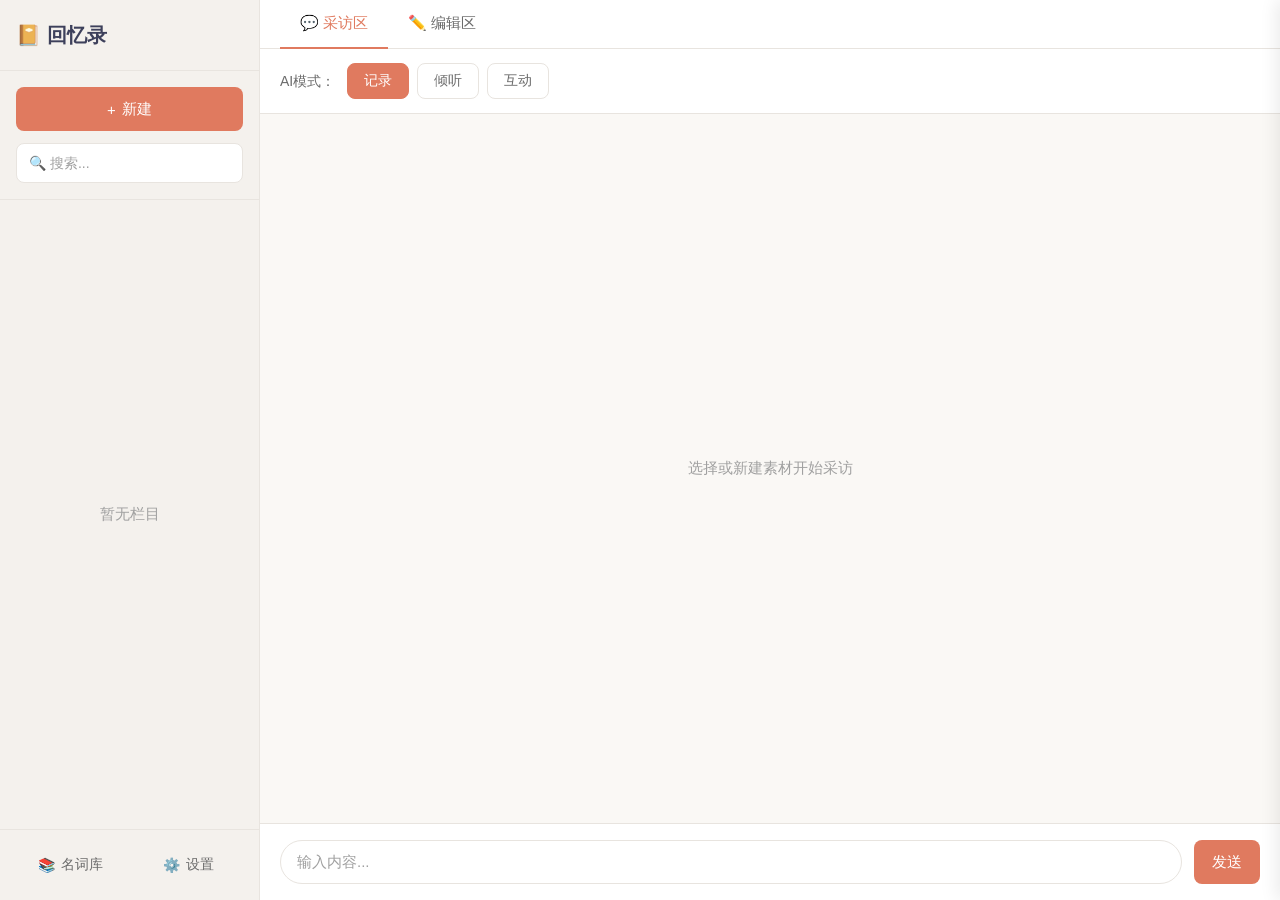
==== commit 8b372282: "feat: sidebar-right becomes floating panel with toggle button" ====
--- a/index.html
+++ b/index.html
@@ -168,6 +168,9 @@
           </div>
         </div>
       </aside>
+
+      <!-- 稿件属性面板切换按钮 -->
+      <button class="panel-toggle-btn" id="panelToggleBtn" title="稿件属性">📋</button>
     </div>
 
     <!-- 新建弹窗 -->
--- a/css/style.css
+++ b/css/style.css
@@ -94,7 +94,8 @@
 .main-layout {
   display: flex;
   flex: 1;
-  min-height: 100vh;
+  height: 100vh;
+  overflow: hidden;
 }
 
 /* 左侧栏 */
@@ -105,6 +106,8 @@
   display: flex;
   flex-direction: column;
   flex-shrink: 0;
+  height: 100vh;
+  overflow: hidden;
 }
 
 .sidebar-header {
@@ -296,6 +299,7 @@
 .sidebar-footer {
   padding: 16px;
   border-top: 1px solid var(--border);
+  flex-shrink: 0;
 }
 
 .nav-items {
@@ -331,6 +335,8 @@
   flex-direction: column;
   min-width: 0;
   position: relative;
+  height: 100vh;
+  overflow: hidden;
 }
 
 .main-tabs {
@@ -378,6 +384,14 @@
   padding: 14px 20px;
   border-bottom: 1px solid var(--border);
   background: var(--bg-card);
+  flex-shrink: 0;
+}
+
+.chat-input-area {
+  padding: 16px 20px;
+  border-top: 1px solid var(--border);
+  background: var(--bg-card);
+  flex-shrink: 0;
 }
 
 .ai-mode-selector {
@@ -422,6 +436,7 @@
   flex: 1;
   overflow-y: auto;
   padding: 20px;
+  padding-bottom: 20px;
 }
 
 .empty-state {
@@ -530,12 +545,6 @@
   background: var(--primary);
   border-color: var(--primary);
   color: white;
-}
-
-.chat-input-area {
-  padding: 16px 20px;
-  border-top: 1px solid var(--border);
-  background: var(--bg-card);
 }
 
 .input-wrapper {
@@ -740,14 +749,65 @@
 
 /* 右侧栏 */
 .sidebar-right {
-  width: 240px;
-  background: var(--surface);
+  position: fixed;
+  right: 0;
+  top: 0;
+  height: 100vh;
+  width: 280px;
+  background: var(--bg-sidebar);
   border-left: 1px solid var(--border);
   display: flex;
   flex-direction: column;
-  flex-shrink: 0;
-  min-height: 0;
   overflow: hidden;
+  z-index: 500;
+  transform: translateX(100%);
+  transition: transform 0.3s ease;
+  box-shadow: -4px 0 16px rgba(0,0,0,0.08);
+}
+
+.sidebar-right.open {
+  transform: translateX(0);
+}
+
+.panel-toggle-btn {
+  position: fixed;
+  right: 0;
+  top: 50%;
+  transform: translateY(-50%);
+  z-index: 501;
+  width: 28px;
+  height: 64px;
+  background: var(--bg-sidebar);
+  border: 1px solid var(--border);
+  border-right: none;
+  border-radius: 8px 0 0 8px;
+  cursor: pointer;
+  font-size: 14px;
+  display: flex;
+  align-items: center;
+  justify-content: center;
+  color: var(--text-secondary);
+  transition: right 0.3s ease, background 0.15s;
+  box-shadow: -2px 0 8px rgba(0,0,0,0.06);
+}
+
+.panel-toggle-btn:hover {
+  background: var(--border);
+  color: var(--text-primary);
+}
+
+.sidebar-right.open ~ .panel-toggle-btn,
+.panel-toggle-btn.shifted {
+  right: 280px;
+}
+
+body.chat-active .sidebar-right {
+  transform: translateX(100%);
+  pointer-events: none;
+}
+
+body.chat-active .panel-toggle-btn {
+  display: none;
 }
 
 .panel-header {
